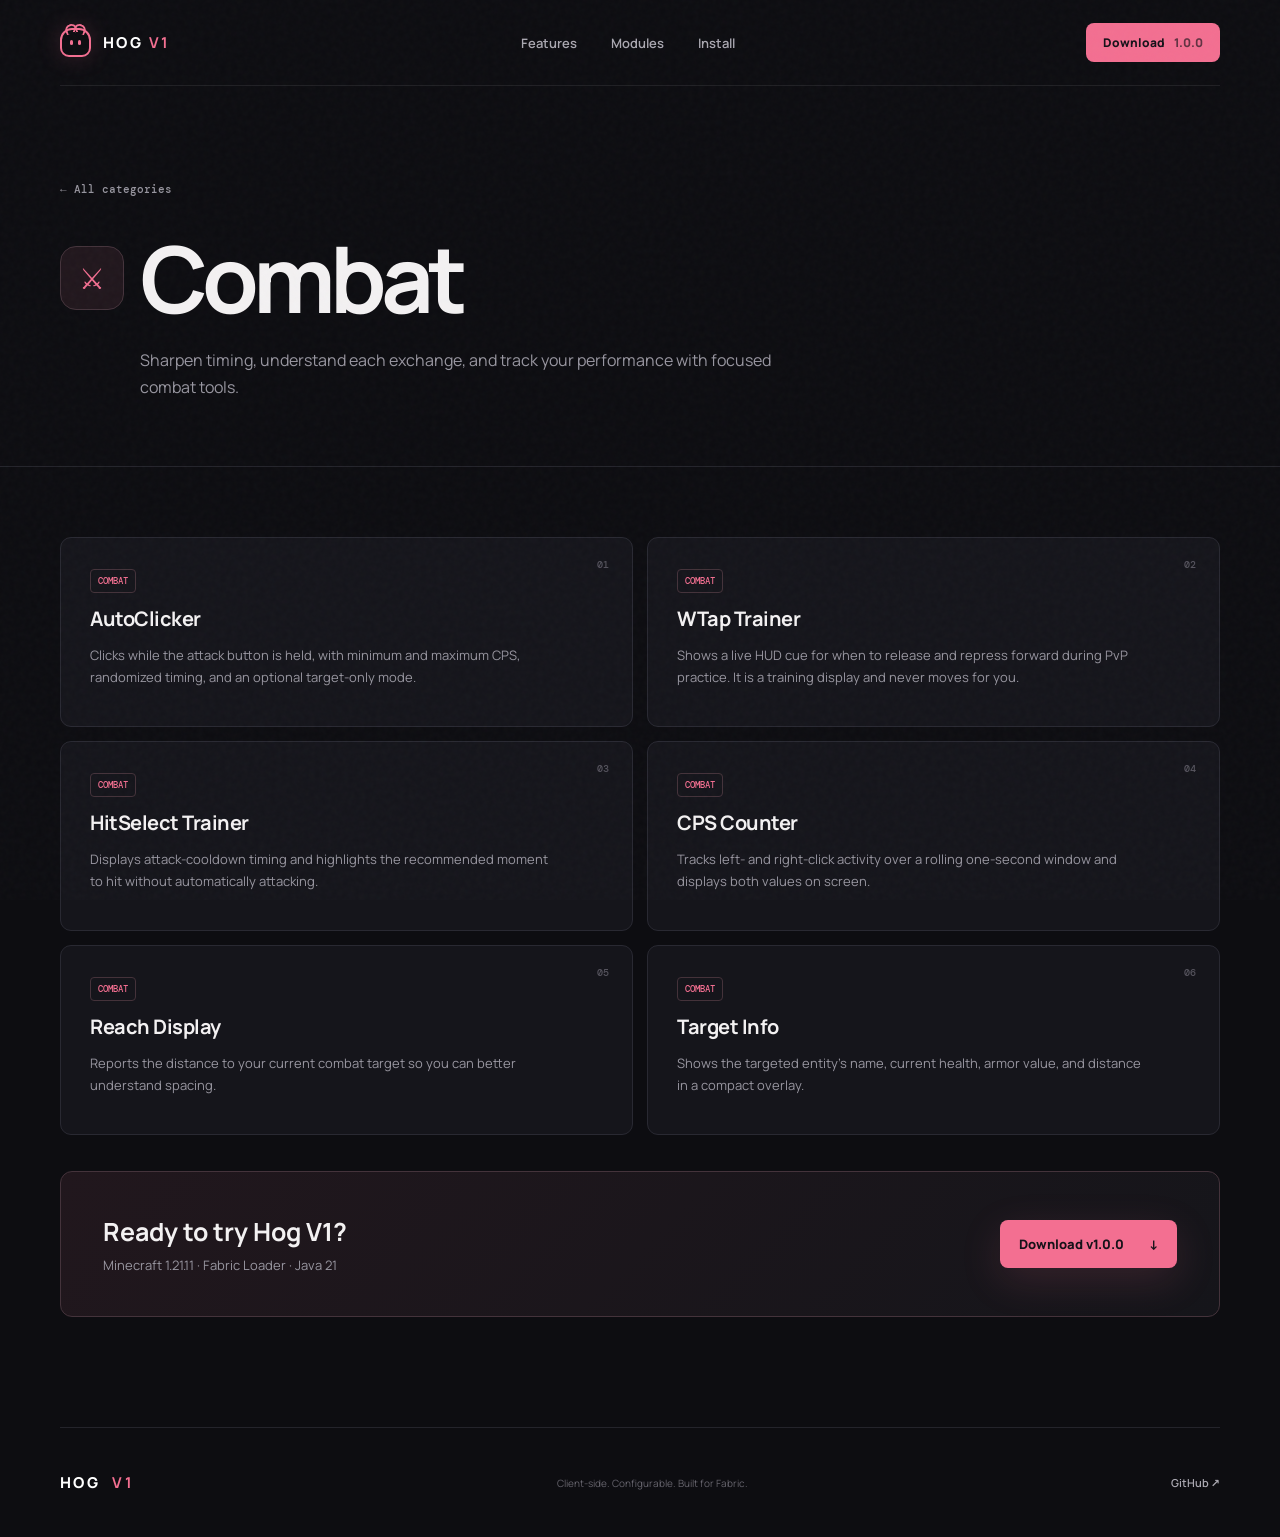
==== combat.html @ fd9b072c "Add detailed category feature pages" ====
<!doctype html><html lang="en"><head><meta charset="utf-8"><meta name="viewport" content="width=device-width,initial-scale=1"><meta name="theme-color" content="#0d0d11"><meta name="description" content="Explore every Combat feature in Hog V1."><title>Combat features — Hog V1</title><link rel="icon" href="favicon.svg" type="image/svg+xml"><link rel="preconnect" href="https://fonts.googleapis.com"><link rel="preconnect" href="https://fonts.gstatic.com" crossorigin><link href="https://fonts.googleapis.com/css2?family=DM+Mono:wght@400;500&amp;family=Manrope:wght@400;500;600;700;800&amp;display=swap" rel="stylesheet"><link rel="stylesheet" href="styles.css"><link rel="stylesheet" href="category.css"></head><body data-category="combat"><div class="noise"></div><header class="nav wrap"><a class="brand" href="index.html"><span class="mark"><span></span><span></span></span><span>HOG <b>V1</b></span></a><nav><a href="index.html#features">Features</a><a href="index.html#modules">Modules</a><a href="index.html#install">Install</a></nav><a class="nav-download" href="https://github.com/meehandaniel4/HogClient/releases/download/v1.0.0/hog-v1-1.0.0.jar">Download <span>1.0.0</span></a></header><main><section class="category-hero"><div class="wrap"><a class="back-link" href="index.html#modules">← All categories</a><div class="category-title"><span class="category-symbol" id="category-symbol"></span><h1 id="category-name"></h1></div><p class="category-intro" id="category-intro"></p></div></section><section class="feature-list wrap" id="feature-list"></section></main><footer class="wrap"><div class="brand">HOG <b>V1</b></div><p>Client-side. Configurable. Built for Fabric.</p><a href="https://github.com/meehandaniel4/HogClient">GitHub ↗</a></footer><script src="category.js"></script><script src="script.js"></script></body></html>
---- styles.css ----
:root{--bg:#0d0d11;--panel:#15151b;--line:#2b2b35;--text:#f3f1f2;--muted:#9896a0;--pink:#f36f91;--pink-2:#ff9bb4}*{box-sizing:border-box}html{scroll-behavior:smooth}body{margin:0;background:var(--bg);color:var(--text);font-family:Manrope,system-ui,sans-serif;overflow-x:hidden}.noise{position:fixed;inset:0;pointer-events:none;opacity:.035;z-index:10;background-image:url("data:image/svg+xml,%3Csvg viewBox='0 0 180 180' xmlns='http://www.w3.org/2000/svg'%3E%3Cfilter id='n'%3E%3CfeTurbulence type='fractalNoise' baseFrequency='.9' numOctaves='3' stitchTiles='stitch'/%3E%3C/filter%3E%3Crect width='100%25' height='100%25' filter='url(%23n)' opacity='.8'/%3E%3C/svg%3E")}.wrap{width:min(1160px,calc(100% - 40px));margin-inline:auto}.nav{height:86px;display:flex;align-items:center;justify-content:space-between;border-bottom:1px solid #ffffff14}.brand{display:flex;align-items:center;gap:12px;color:#fff;text-decoration:none;font-size:15px;font-weight:800;letter-spacing:.16em}.brand b{color:var(--pink)}.mark{width:31px;height:29px;border:2px solid var(--pink);border-radius:12px 12px 9px 9px;display:flex;align-items:center;justify-content:center;gap:5px;position:relative;box-shadow:0 0 24px #f36f9130}.mark:before,.mark:after{content:"";position:absolute;top:-6px;width:8px;height:8px;border:2px solid var(--pink);border-bottom:0;border-radius:6px 6px 0 0}.mark:before{left:3px;transform:rotate(-18deg)}.mark:after{right:3px;transform:rotate(18deg)}.mark span{width:3px;height:5px;border-radius:4px;background:var(--pink)}nav{display:flex;gap:34px}nav a,footer a{color:#aaa8b1;text-decoration:none;font-size:13px;font-weight:600;transition:.2s}nav a:hover,footer a:hover{color:#fff}.nav-download{color:#161219;background:var(--pink);padding:11px 17px;border-radius:8px;text-decoration:none;font-size:12px;font-weight:800}.nav-download span{opacity:.65;margin-left:7px}.hero{min-height:690px;display:grid;grid-template-columns:.88fr 1.12fr;gap:52px;align-items:center;padding-block:80px 100px;position:relative}.hero:before{content:"";position:absolute;width:580px;height:580px;right:-150px;top:0;background:radial-gradient(circle,#f36f911b,transparent 66%);pointer-events:none}.eyebrow{font:500 11px DM Mono,monospace;letter-spacing:.14em;color:#bbb8c0;display:flex;align-items:center;gap:9px}.eyebrow i{width:6px;height:6px;background:var(--pink);border-radius:50%;box-shadow:0 0 12px var(--pink)}h1{font-size:clamp(58px,7vw,98px);line-height:.92;letter-spacing:-.065em;margin:25px 0 30px}h1 em,h2 em{font-style:normal;color:var(--pink)}.hero-copy>p{font-size:17px;line-height:1.7;color:var(--muted);max-width:530px}.hero-actions{display:flex;gap:12px;margin-top:34px}.button{display:inline-flex;align-items:center;justify-content:center;gap:25px;padding:15px 19px;border-radius:8px;color:#fff;text-decoration:none;font-size:13px;font-weight:800;transition:transform .2s,box-shadow .2s}.button:hover{transform:translateY(-2px)}.button.primary{background:var(--pink);color:#161219;box-shadow:0 12px 40px #f36f9125}.button.primary:hover{box-shadow:0 15px 45px #f36f9140}.button.ghost{border:1px solid var(--line);background:#15151a}.requirements{display:flex;gap:12px;margin-top:23px}.requirements span,.chips span{font:500 10px DM Mono,monospace;color:#777580;padding:6px 9px;border:1px solid #282830;border-radius:5px}.client-window{position:relative;border:1px solid #383742;border-radius:13px;background:#111116;box-shadow:0 35px 90px #0008,0 0 0 8px #ffffff05;overflow:hidden;transform:perspective(1100px) rotateY(-3deg) rotateX(1deg)}.window-bar{height:43px;background:#19191f;display:flex;align-items:center;justify-content:center;border-bottom:1px solid #292932;font:500 9px DM Mono;letter-spacing:.16em;color:#777580;position:relative}.window-bar small{position:absolute;right:15px;border:1px solid #33333d;padding:3px 6px;border-radius:4px}.dots{position:absolute;left:15px;display:flex;gap:6px}.dots i{width:7px;height:7px;background:#393941;border-radius:50%}.dots i:first-child{background:var(--pink)}.window-body{display:grid;grid-template-columns:136px 1fr;min-height:388px}.window-body aside{padding:25px 15px;background:#141419;border-right:1px solid #292932}.window-body aside strong{font-size:12px;letter-spacing:.14em;margin-left:9px}.window-body aside strong b{color:var(--pink)}.window-body ul{padding:22px 0 0;margin:0;list-style:none}.window-body li{font-size:10px;color:#777580;padding:9px 10px;margin:3px 0;border-radius:5px}.window-body li.active{color:var(--pink-2);background:#34212a}.module-pane{padding:19px}.search{height:32px;background:#1c1c23;border:1px solid #282832;border-radius:6px;padding:9px 11px;color:#65636e;font-size:9px}.module{height:53px;margin-top:10px;background:#19191f;border:1px solid #292932;border-radius:7px;padding:11px 12px;display:flex;align-items:center;justify-content:space-between}.module b{display:block;font-size:10px}.module small{font-size:8px;color:#6f6d77}.module>span{width:27px;height:14px;background:#34343d;border-radius:10px;position:relative}.module>span:after{content:"";position:absolute;width:10px;height:10px;top:2px;left:2px;background:#777;border-radius:50%}.module.on>span{background:var(--pink)}.module.on>span:after{left:15px;background:white}.settings-preview{margin:-2px 7px 0;padding:12px;background:#16161c;border:1px solid #292932;border-radius:0 0 7px 7px;font-size:8px;color:#85838d}.settings-preview>div{display:flex;justify-content:space-between}.settings-preview .slider{height:2px;background:#33333c;margin:10px 0 13px}.slider i{display:block;width:58%;height:2px;background:var(--pink)}.check{color:var(--pink)}.statement{padding:115px 0;border-top:1px solid #24242b;border-bottom:1px solid #24242b;display:grid;grid-template-columns:1fr 2fr}.statement p{font:500 11px DM Mono;color:var(--pink);letter-spacing:.12em}.statement h2,.section-head h2,.install h2{font-size:clamp(34px,4vw,58px);line-height:1.12;letter-spacing:-.045em;margin:0;max-width:770px}.features{display:grid;grid-template-columns:1fr 1fr;gap:14px;padding-block:100px}.feature{background:var(--panel);border:1px solid #292932;border-radius:12px;padding:31px;min-height:300px;position:relative;overflow:hidden}.feature-large{grid-row:span 2;min-height:614px;padding-top:290px}.feature-large:after{content:"";position:absolute;width:300px;height:300px;border:1px solid #f36f9133;border-radius:50%;top:-45px;right:-20px;box-shadow:0 0 0 35px #f36f9107,0 0 0 75px #f36f9105}.number{position:absolute;right:25px;top:22px;font:500 10px DM Mono;color:#5f5d68}.feature h3{font-size:25px;letter-spacing:-.03em;margin:20px 0 10px}.feature p{color:var(--muted);line-height:1.7;font-size:14px;max-width:460px}.chips{display:flex;flex-wrap:wrap;gap:7px;margin-top:25px}.icon{width:38px;height:38px;border:1px solid #3a3943;border-radius:10px;position:relative}.icon:before{position:absolute;color:var(--pink);font-size:24px;left:8px;top:3px}.icon.sliders:before{content:"≡";transform:rotate(90deg)}.icon.pulse:before{content:"⌁"}.icon.eye:before{content:"◉"}.modules-section{padding:85px 0 115px}.section-head{display:flex;justify-content:space-between;align-items:end;margin-bottom:46px}.section-head span{font:500 10px DM Mono;color:var(--pink);letter-spacing:.14em}.section-head h2{margin-top:12px}.section-head>p{width:330px;color:var(--muted);font-size:13px;line-height:1.7}.category-grid{display:grid;grid-template-columns:repeat(3,1fr);border-top:1px solid var(--line);border-left:1px solid var(--line)}.category-grid article{padding:32px;min-height:195px;border-right:1px solid var(--line);border-bottom:1px solid var(--line);transition:background .2s}.category-grid article:hover{background:#141419}.category-grid i{font-style:normal;color:var(--pink);font-size:21px}.category-grid h3{margin:28px 0 9px;font-size:17px}.category-grid p{margin:0;color:#817f89;font-size:12px;line-height:1.65}.install{margin-bottom:100px;background:linear-gradient(135deg,#1b171d,#141419);border:1px solid #36303a;border-radius:15px;padding:62px;display:grid;grid-template-columns:1fr 1fr;gap:55px;position:relative}.install h2{font-size:47px;margin-top:19px}.install ol{margin:0;padding:0;list-style:none}.install li{display:flex;gap:18px;padding:18px 0;border-bottom:1px solid #2c2930}.install li>b{font:500 10px DM Mono;color:var(--pink);padding-top:4px}.install strong{font-size:14px}.install li p{margin:5px 0 0;color:#85828c;font-size:12px}.install-button{position:absolute;left:62px;bottom:60px}code{font-family:DM Mono;color:#bbb8c0}footer{min-height:110px;border-top:1px solid #24242b;display:flex;align-items:center;justify-content:space-between}footer p{font-size:10px;color:#66646d}footer>a{font-size:11px}.reveal{opacity:0;transform:translateY(18px);transition:opacity .7s ease,transform .7s ease}.reveal.visible{opacity:1;transform:none}@media(max-width:820px){nav{display:none}.hero{grid-template-columns:1fr;padding-top:60px}.client-window{transform:none}.statement{grid-template-columns:1fr;gap:25px}.features{grid-template-columns:1fr}.feature-large{min-height:480px;padding-top:210px}.section-head{display:block}.section-head>p{width:auto;margin-top:20px}.category-grid{grid-template-columns:1fr 1fr}.install{grid-template-columns:1fr;padding:38px}.install-button{position:static;margin-top:5px}.install h2{font-size:38px}}@media(max-width:520px){.wrap{width:min(100% - 24px,1160px)}.nav-download{padding:10px}.nav-download span{display:none}.hero{gap:30px}.hero-actions{flex-direction:column}.window-body{grid-template-columns:95px 1fr}.window-body aside{padding-inline:8px}.module-pane{padding:10px}.statement,.features,.modules-section{padding-block:70px}.category-grid{grid-template-columns:1fr}.install{padding:27px}.requirements{flex-wrap:wrap}footer{align-items:flex-start;gap:20px;flex-direction:column;padding-block:35px}}
---- category.css ----
.category-card{display:block;padding:32px;min-height:215px;border-right:1px solid var(--line);border-bottom:1px solid var(--line);color:var(--text);text-decoration:none;transition:background .2s,transform .2s}.category-card:hover{background:#17171d;transform:translateY(-2px)}.category-card>b{display:block;margin-top:22px;color:var(--pink);font:500 10px "DM Mono",monospace;letter-spacing:.05em}.category-hero{padding:90px 0 65px;border-bottom:1px solid #24242b}.back-link{display:inline-flex;gap:8px;color:#97959f;text-decoration:none;font:500 11px "DM Mono",monospace;margin-bottom:40px}.back-link:hover{color:var(--pink)}.category-title{display:grid;grid-template-columns:80px 1fr;align-items:center}.category-symbol{width:64px;height:64px;border:1px solid #44333b;background:#21171d;color:var(--pink);border-radius:16px;display:grid;place-items:center;font-size:29px}.category-title h1{font-size:clamp(55px,8vw,92px);margin:0}.category-intro{color:var(--muted);font-size:16px;line-height:1.7;max-width:660px;margin:26px 0 0 80px}.feature-list{padding:70px 0 110px;display:grid;grid-template-columns:repeat(2,1fr);gap:14px}.detail-card{min-height:190px;padding:29px;border:1px solid #292932;background:var(--panel);border-radius:11px;position:relative;overflow:hidden}.detail-card:before{content:attr(data-number);position:absolute;right:23px;top:20px;color:#56545e;font:500 10px "DM Mono",monospace}.detail-card h2{font-size:20px;margin:12px 0 12px;letter-spacing:-.025em}.detail-card p{color:var(--muted);font-size:13px;line-height:1.7;margin:0;max-width:470px}.detail-card .tag{display:inline-block;font:500 9px "DM Mono",monospace;color:var(--pink);border:1px solid #44323a;padding:5px 7px;border-radius:4px}.category-cta{grid-column:1/-1;margin-top:22px;padding:42px;background:linear-gradient(135deg,#21171d,#15151a);border:1px solid #44333b;border-radius:12px;display:flex;align-items:center;justify-content:space-between}.category-cta h2{margin:0 0 7px;font-size:25px}.category-cta p{margin:0;color:var(--muted);font-size:13px}@media(max-width:700px){.category-title{grid-template-columns:1fr;gap:22px}.category-intro{margin-left:0}.feature-list{grid-template-columns:1fr}.category-cta{grid-column:auto;align-items:flex-start;flex-direction:column;gap:25px}}
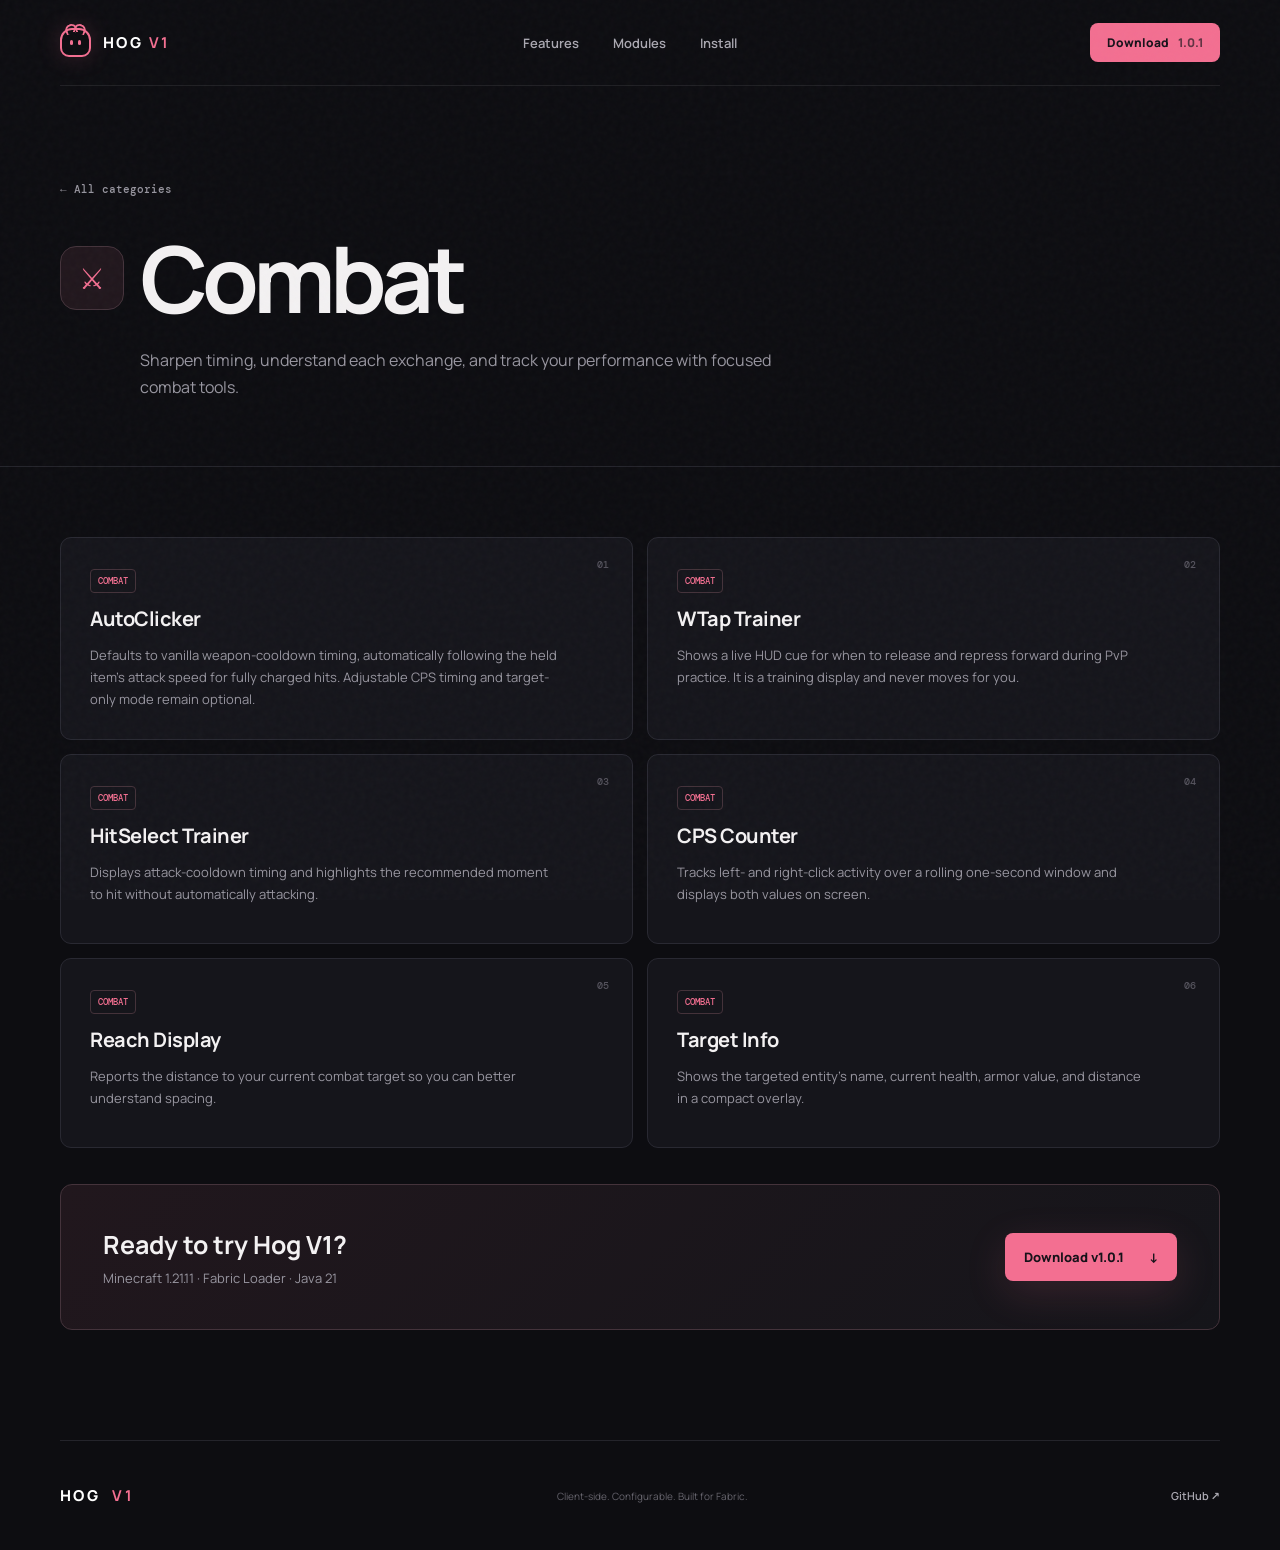
==== commit e3e5df00: "Update downloads and AutoClicker details for v1.0.1" ====
--- a/combat.html
+++ b/combat.html
@@ -1 +1 @@
-<!doctype html><html lang="en"><head><meta charset="utf-8"><meta name="viewport" content="width=device-width,initial-scale=1"><meta name="theme-color" content="#0d0d11"><meta name="description" content="Explore every Combat feature in Hog V1."><title>Combat features — Hog V1</title><link rel="icon" href="favicon.svg" type="image/svg+xml"><link rel="preconnect" href="https://fonts.googleapis.com"><link rel="preconnect" href="https://fonts.gstatic.com" crossorigin><link href="https://fonts.googleapis.com/css2?family=DM+Mono:wght@400;500&amp;family=Manrope:wght@400;500;600;700;800&amp;display=swap" rel="stylesheet"><link rel="stylesheet" href="styles.css"><link rel="stylesheet" href="category.css"></head><body data-category="combat"><div class="noise"></div><header class="nav wrap"><a class="brand" href="index.html"><span class="mark"><span></span><span></span></span><span>HOG <b>V1</b></span></a><nav><a href="index.html#features">Features</a><a href="index.html#modules">Modules</a><a href="index.html#install">Install</a></nav><a class="nav-download" href="https://github.com/meehandaniel4/HogClient/releases/download/v1.0.0/hog-v1-1.0.0.jar">Download <span>1.0.0</span></a></header><main><section class="category-hero"><div class="wrap"><a class="back-link" href="index.html#modules">← All categories</a><div class="category-title"><span class="category-symbol" id="category-symbol"></span><h1 id="category-name"></h1></div><p class="category-intro" id="category-intro"></p></div></section><section class="feature-list wrap" id="feature-list"></section></main><footer class="wrap"><div class="brand">HOG <b>V1</b></div><p>Client-side. Configurable. Built for Fabric.</p><a href="https://github.com/meehandaniel4/HogClient">GitHub ↗</a></footer><script src="category.js"></script><script src="script.js"></script></body></html>
+<!doctype html><html lang="en"><head><meta charset="utf-8"><meta name="viewport" content="width=device-width,initial-scale=1"><meta name="theme-color" content="#0d0d11"><meta name="description" content="Explore every Combat feature in Hog V1."><title>Combat features — Hog V1</title><link rel="icon" href="favicon.svg" type="image/svg+xml"><link rel="preconnect" href="https://fonts.googleapis.com"><link rel="preconnect" href="https://fonts.gstatic.com" crossorigin><link href="https://fonts.googleapis.com/css2?family=DM+Mono:wght@400;500&amp;family=Manrope:wght@400;500;600;700;800&amp;display=swap" rel="stylesheet"><link rel="stylesheet" href="styles.css"><link rel="stylesheet" href="category.css"></head><body data-category="combat"><div class="noise"></div><header class="nav wrap"><a class="brand" href="index.html"><span class="mark"><span></span><span></span></span><span>HOG <b>V1</b></span></a><nav><a href="index.html#features">Features</a><a href="index.html#modules">Modules</a><a href="index.html#install">Install</a></nav><a class="nav-download" href="https://github.com/meehandaniel4/HogClient/releases/download/v1.0.1/hog-v1-1.0.1.jar">Download <span>1.0.1</span></a></header><main><section class="category-hero"><div class="wrap"><a class="back-link" href="index.html#modules">← All categories</a><div class="category-title"><span class="category-symbol" id="category-symbol"></span><h1 id="category-name"></h1></div><p class="category-intro" id="category-intro"></p></div></section><section class="feature-list wrap" id="feature-list"></section></main><footer class="wrap"><div class="brand">HOG <b>V1</b></div><p>Client-side. Configurable. Built for Fabric.</p><a href="https://github.com/meehandaniel4/HogClient">GitHub ↗</a></footer><script src="category.js"></script><script src="script.js"></script></body></html>
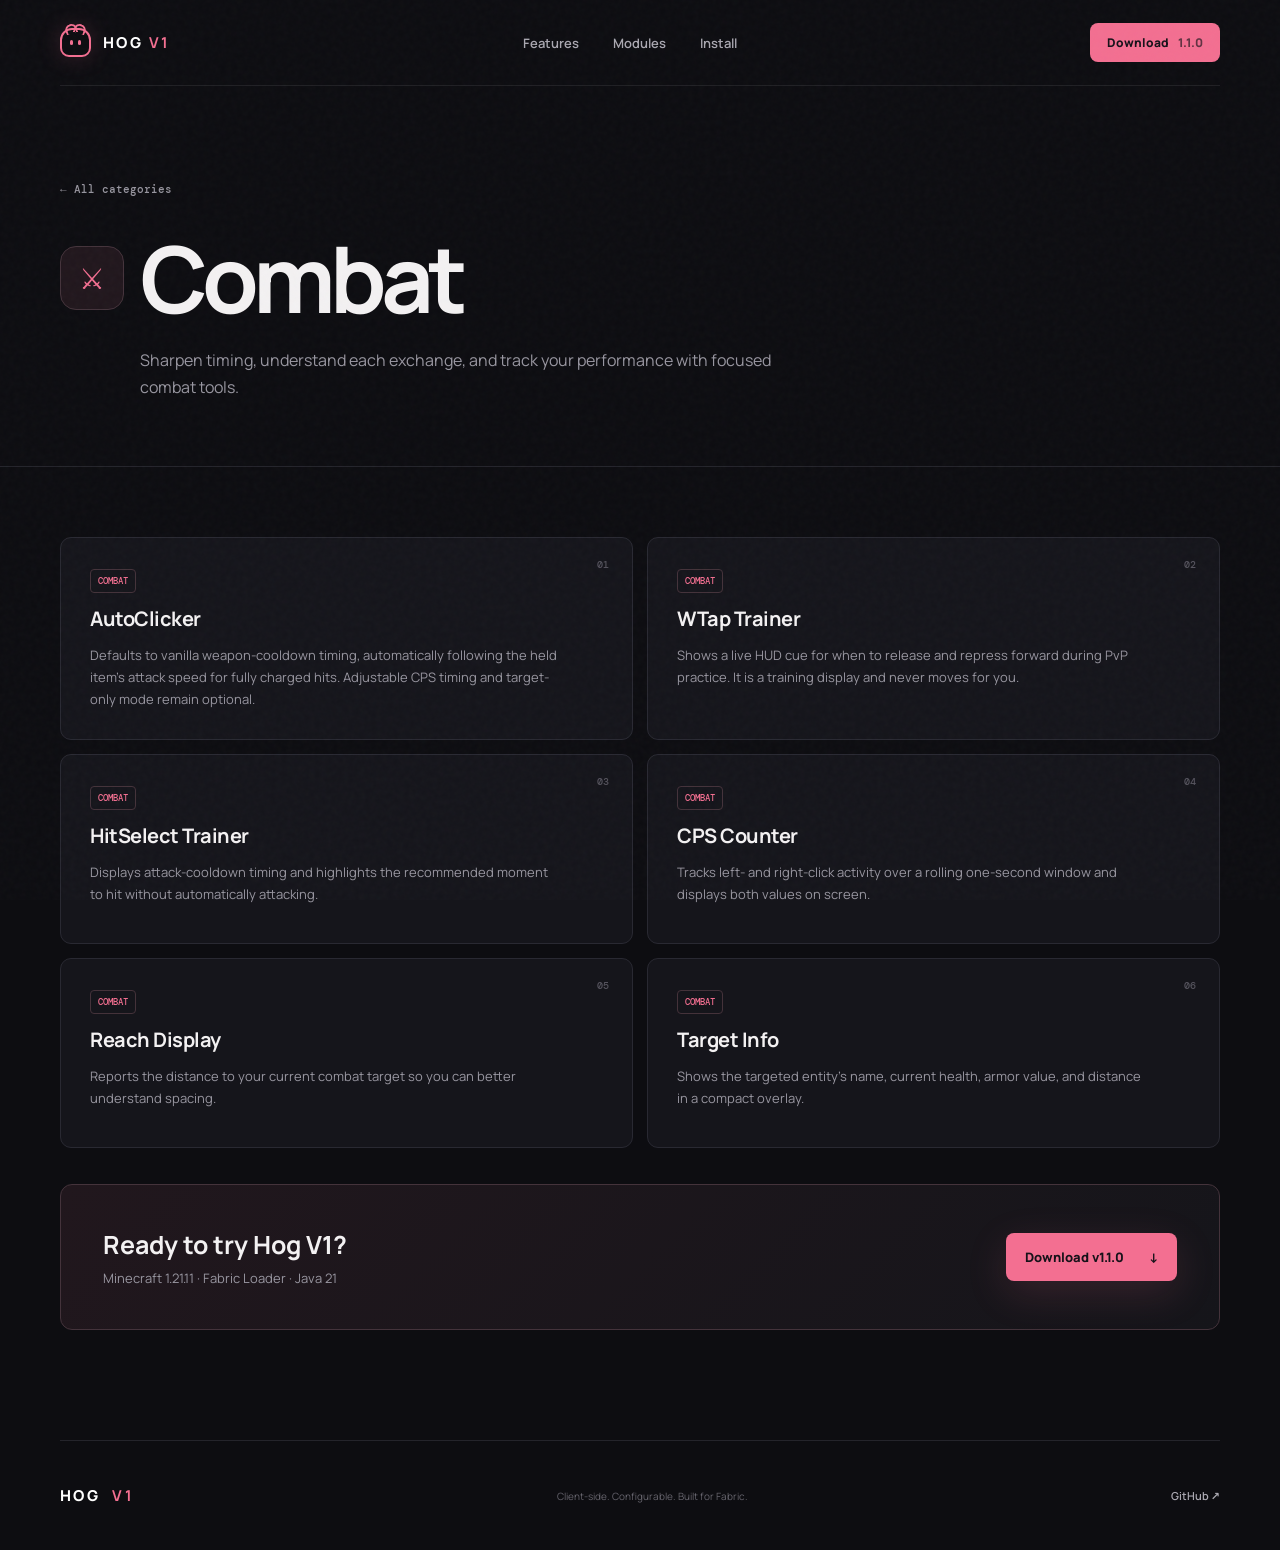
==== commit bd199880: "Publish Hog V1 1.1.0 feature update" ====
--- a/combat.html
+++ b/combat.html
@@ -1 +1 @@
-<!doctype html><html lang="en"><head><meta charset="utf-8"><meta name="viewport" content="width=device-width,initial-scale=1"><meta name="theme-color" content="#0d0d11"><meta name="description" content="Explore every Combat feature in Hog V1."><title>Combat features — Hog V1</title><link rel="icon" href="favicon.svg" type="image/svg+xml"><link rel="preconnect" href="https://fonts.googleapis.com"><link rel="preconnect" href="https://fonts.gstatic.com" crossorigin><link href="https://fonts.googleapis.com/css2?family=DM+Mono:wght@400;500&amp;family=Manrope:wght@400;500;600;700;800&amp;display=swap" rel="stylesheet"><link rel="stylesheet" href="styles.css"><link rel="stylesheet" href="category.css"></head><body data-category="combat"><div class="noise"></div><header class="nav wrap"><a class="brand" href="index.html"><span class="mark"><span></span><span></span></span><span>HOG <b>V1</b></span></a><nav><a href="index.html#features">Features</a><a href="index.html#modules">Modules</a><a href="index.html#install">Install</a></nav><a class="nav-download" href="https://github.com/meehandaniel4/HogClient/releases/download/v1.0.1/hog-v1-1.0.1.jar">Download <span>1.0.1</span></a></header><main><section class="category-hero"><div class="wrap"><a class="back-link" href="index.html#modules">← All categories</a><div class="category-title"><span class="category-symbol" id="category-symbol"></span><h1 id="category-name"></h1></div><p class="category-intro" id="category-intro"></p></div></section><section class="feature-list wrap" id="feature-list"></section></main><footer class="wrap"><div class="brand">HOG <b>V1</b></div><p>Client-side. Configurable. Built for Fabric.</p><a href="https://github.com/meehandaniel4/HogClient">GitHub ↗</a></footer><script src="category.js"></script><script src="script.js"></script></body></html>
+<!doctype html><html lang="en"><head><meta charset="utf-8"><meta name="viewport" content="width=device-width,initial-scale=1"><meta name="theme-color" content="#0d0d11"><meta name="description" content="Explore every Combat feature in Hog V1."><title>Combat features — Hog V1</title><link rel="icon" href="favicon.svg" type="image/svg+xml"><link rel="preconnect" href="https://fonts.googleapis.com"><link rel="preconnect" href="https://fonts.gstatic.com" crossorigin><link href="https://fonts.googleapis.com/css2?family=DM+Mono:wght@400;500&amp;family=Manrope:wght@400;500;600;700;800&amp;display=swap" rel="stylesheet"><link rel="stylesheet" href="styles.css"><link rel="stylesheet" href="category.css"></head><body data-category="combat"><div class="noise"></div><header class="nav wrap"><a class="brand" href="index.html"><span class="mark"><span></span><span></span></span><span>HOG <b>V1</b></span></a><nav><a href="index.html#features">Features</a><a href="index.html#modules">Modules</a><a href="index.html#install">Install</a></nav><a class="nav-download" href="https://github.com/meehandaniel4/HogClient/releases/download/v1.1.0/hog-v1-1.1.0.jar">Download <span>1.1.0</span></a></header><main><section class="category-hero"><div class="wrap"><a class="back-link" href="index.html#modules">← All categories</a><div class="category-title"><span class="category-symbol" id="category-symbol"></span><h1 id="category-name"></h1></div><p class="category-intro" id="category-intro"></p></div></section><section class="feature-list wrap" id="feature-list"></section></main><footer class="wrap"><div class="brand">HOG <b>V1</b></div><p>Client-side. Configurable. Built for Fabric.</p><a href="https://github.com/meehandaniel4/HogClient">GitHub ↗</a></footer><script src="category.js"></script><script src="script.js"></script></body></html>
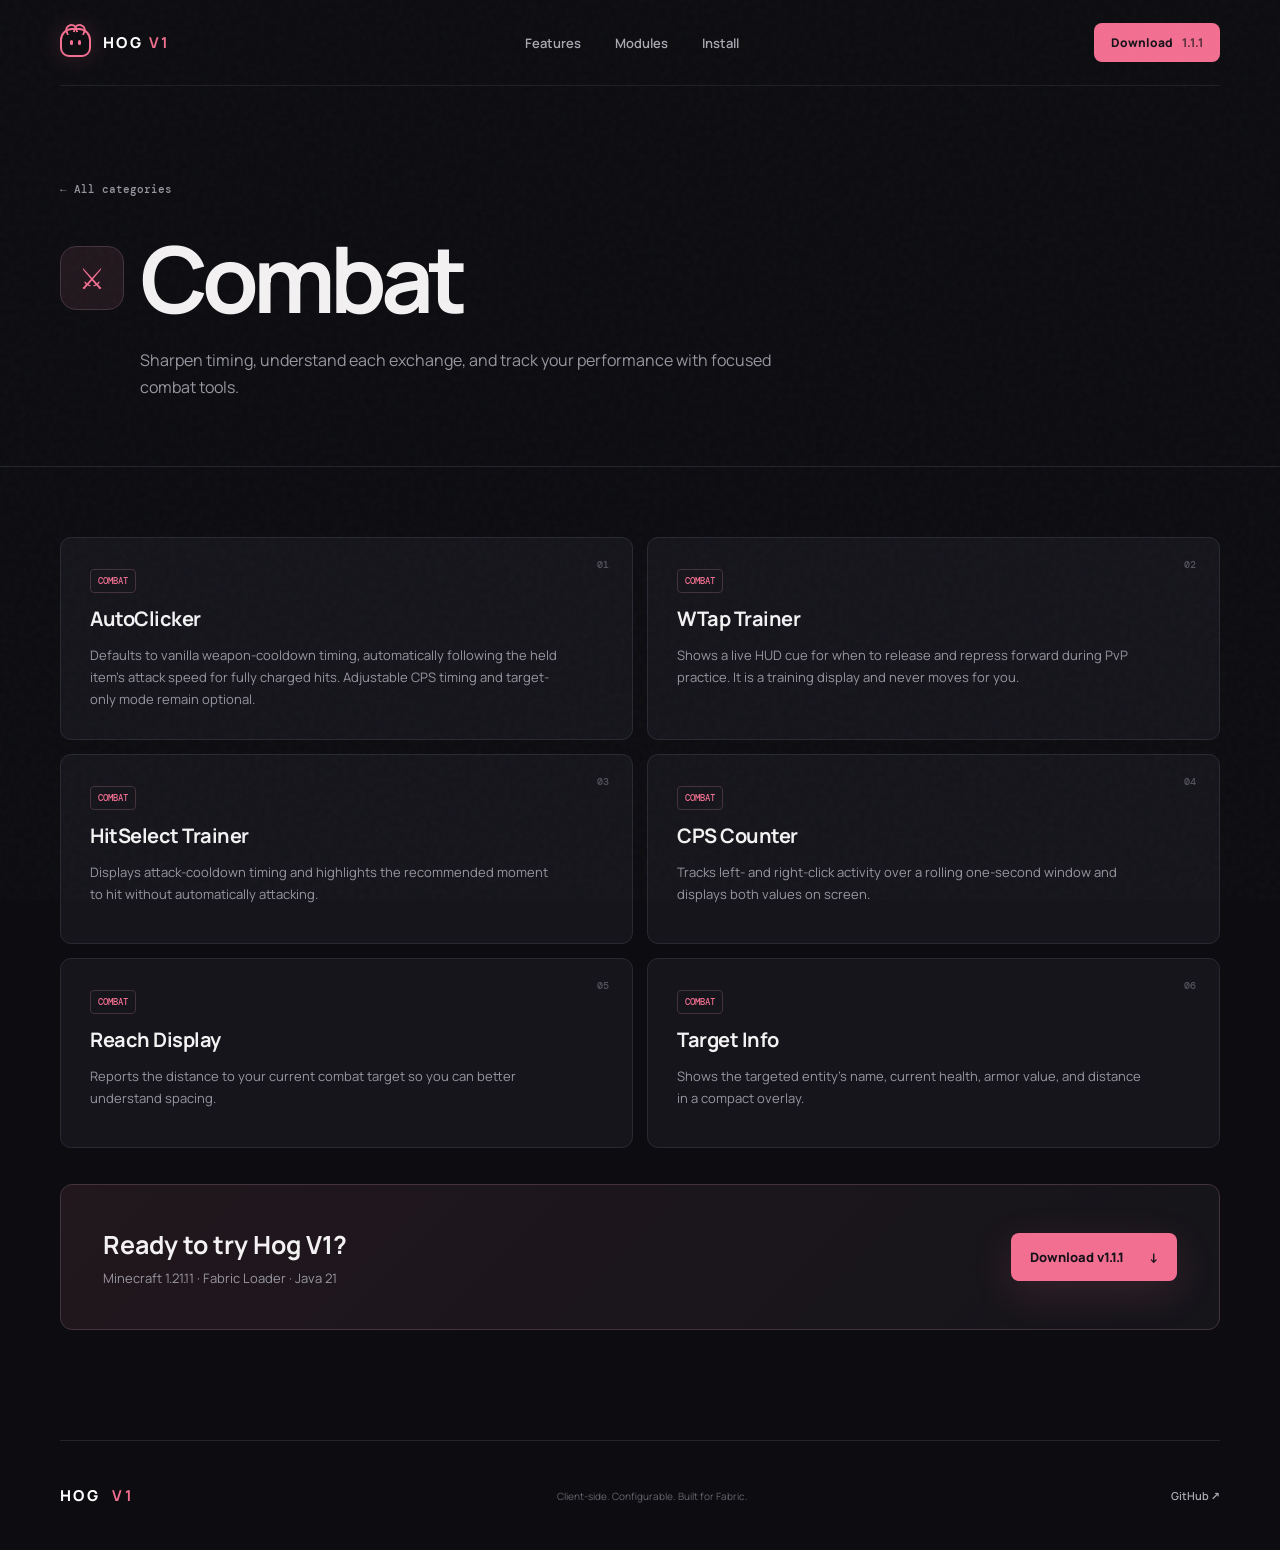
==== commit aa5d9a50: "Point downloads to font hotfix release" ====
--- a/combat.html
+++ b/combat.html
@@ -1 +1 @@
-<!doctype html><html lang="en"><head><meta charset="utf-8"><meta name="viewport" content="width=device-width,initial-scale=1"><meta name="theme-color" content="#0d0d11"><meta name="description" content="Explore every Combat feature in Hog V1."><title>Combat features — Hog V1</title><link rel="icon" href="favicon.svg" type="image/svg+xml"><link rel="preconnect" href="https://fonts.googleapis.com"><link rel="preconnect" href="https://fonts.gstatic.com" crossorigin><link href="https://fonts.googleapis.com/css2?family=DM+Mono:wght@400;500&amp;family=Manrope:wght@400;500;600;700;800&amp;display=swap" rel="stylesheet"><link rel="stylesheet" href="styles.css"><link rel="stylesheet" href="category.css"></head><body data-category="combat"><div class="noise"></div><header class="nav wrap"><a class="brand" href="index.html"><span class="mark"><span></span><span></span></span><span>HOG <b>V1</b></span></a><nav><a href="index.html#features">Features</a><a href="index.html#modules">Modules</a><a href="index.html#install">Install</a></nav><a class="nav-download" href="https://github.com/meehandaniel4/HogClient/releases/download/v1.1.0/hog-v1-1.1.0.jar">Download <span>1.1.0</span></a></header><main><section class="category-hero"><div class="wrap"><a class="back-link" href="index.html#modules">← All categories</a><div class="category-title"><span class="category-symbol" id="category-symbol"></span><h1 id="category-name"></h1></div><p class="category-intro" id="category-intro"></p></div></section><section class="feature-list wrap" id="feature-list"></section></main><footer class="wrap"><div class="brand">HOG <b>V1</b></div><p>Client-side. Configurable. Built for Fabric.</p><a href="https://github.com/meehandaniel4/HogClient">GitHub ↗</a></footer><script src="category.js"></script><script src="script.js"></script></body></html>
+<!doctype html><html lang="en"><head><meta charset="utf-8"><meta name="viewport" content="width=device-width,initial-scale=1"><meta name="theme-color" content="#0d0d11"><meta name="description" content="Explore every Combat feature in Hog V1."><title>Combat features — Hog V1</title><link rel="icon" href="favicon.svg" type="image/svg+xml"><link rel="preconnect" href="https://fonts.googleapis.com"><link rel="preconnect" href="https://fonts.gstatic.com" crossorigin><link href="https://fonts.googleapis.com/css2?family=DM+Mono:wght@400;500&amp;family=Manrope:wght@400;500;600;700;800&amp;display=swap" rel="stylesheet"><link rel="stylesheet" href="styles.css"><link rel="stylesheet" href="category.css"></head><body data-category="combat"><div class="noise"></div><header class="nav wrap"><a class="brand" href="index.html"><span class="mark"><span></span><span></span></span><span>HOG <b>V1</b></span></a><nav><a href="index.html#features">Features</a><a href="index.html#modules">Modules</a><a href="index.html#install">Install</a></nav><a class="nav-download" href="https://github.com/meehandaniel4/HogClient/releases/download/v1.1.1/hog-v1-1.1.1.jar">Download <span>1.1.1</span></a></header><main><section class="category-hero"><div class="wrap"><a class="back-link" href="index.html#modules">← All categories</a><div class="category-title"><span class="category-symbol" id="category-symbol"></span><h1 id="category-name"></h1></div><p class="category-intro" id="category-intro"></p></div></section><section class="feature-list wrap" id="feature-list"></section></main><footer class="wrap"><div class="brand">HOG <b>V1</b></div><p>Client-side. Configurable. Built for Fabric.</p><a href="https://github.com/meehandaniel4/HogClient">GitHub ↗</a></footer><script src="category.js"></script><script src="script.js"></script></body></html>
